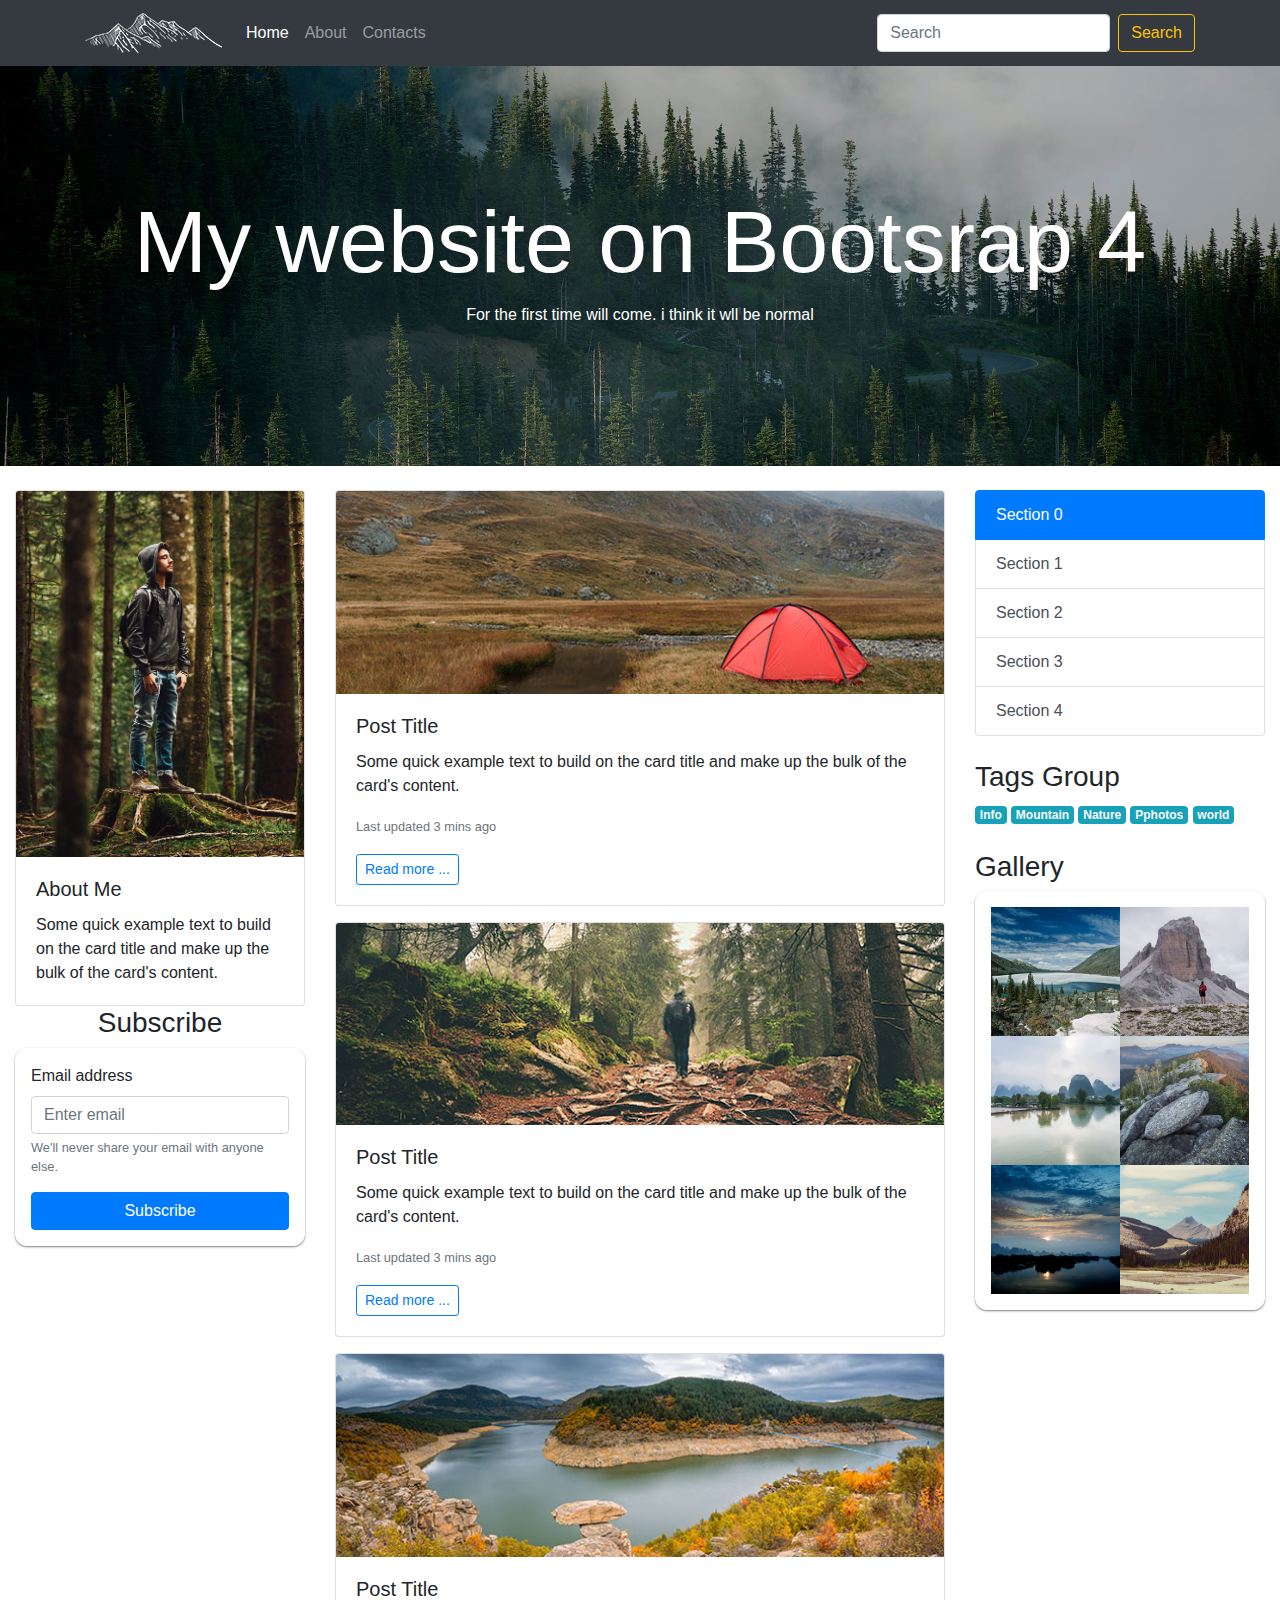
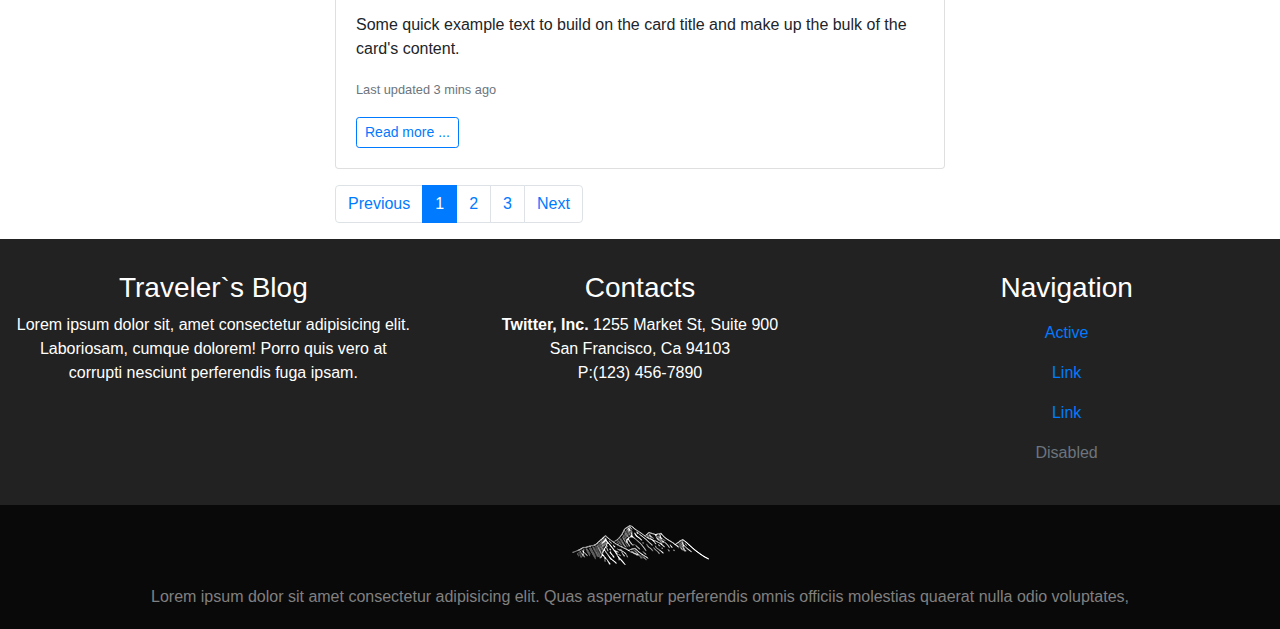
==== bootstrap_project_1/index.html @ 66362eab "my first bootstrap project" ====
<!DOCTYPE html>
<html lang="en">
<head>
  <meta charset="UTF-8">
  <meta name="viewport" content="width=device-width, initial-scale=1.0">
  <meta http-equiv="X-UA-Compatible" content="ie=edge">
  <title>Document</title>
  <link rel="stylesheet" href="https://stackpath.bootstrapcdn.com/bootstrap/4.3.1/css/bootstrap.min.css" integrity="sha384-ggOyR0iXCbMQv3Xipma34MD+dH/1fQ784/j6cY/iJTQUOhcWr7x9JvoRxT2MZw1T" crossorigin="anonymous">
  <link rel="stylesheet" href="style.css">
  <title>bootstrap 4</title>
</head>
<body>
  
    <nav class="navbar navbar-expand-md navbar-dark bg-dark sticky-top">
      <div class="container">
        <a class="navbar-brand" href="#">
          <img src="img/logo.png" alt="">
        </a>
        <button class="navbar-toggler" type="button" data-toggle="collapse" data-target="#navbarSupportedContent" aria-controls="navbarSupportedContent" aria-expanded="false" aria-label="Toggle navigation">
          <span class="navbar-toggler-icon"></span>
        </button>
      
        <div class="collapse navbar-collapse" id="navbarSupportedContent">
          <ul class="navbar-nav mr-auto">
            <li class="nav-item active">
              <a class="nav-link" href="#">Home<span class="sr-only">(current)</span></a>
            </li>
            <li class="nav-item">
              <a class="nav-link" href="#">About</a>
            </li>
            <li class="nav-item">
              <a class="nav-link" href="#">Contacts</a>
            </li>
          </ul>
          <form class="form-inline my-2 my-lg-0">
            <input class="form-control mr-sm-2" type="search" placeholder="Search" aria-label="Search">
            <button class="btn btn-outline-warning my-2 my-sm-0" type="submit">Search</button>
          </form>
        </div>
      </div>
    </nav>
      <header class="header d-flex flex-column justify-content-center">
        <div class="container">
            <h1 class="display-2">My website on Bootsrap 4</h1>
            <p class="under-jambotron">For the first time will come. i think it wll be normal</p>
        </div>
      </header>
      <div class="main mt-4">
          <div class="container-fluid">
            <div class="row">
              <div class="col-lg-3 order-3 order-lg-first mb-4">
                <div class="card">
                    <img class="card-img-top" src="img/author.jpg" alt="Card image cap">
                    <div class="card-body">
                      <h5 class="card-title">About Me</h5>
                      <p class="card-text">Some quick example text to build on the card title and make up the bulk of the card's content.</p>
                    </div>
                  </div>

                  <h3 class="text-center">Subscribe</h3>
                  <div class="block">
                      <form>
                          <div class="form-group">
                            <label for="exampleInputEmail1">Email address</label>
                            <input type="email" class="form-control" id="exampleInputEmail1" aria-describedby="emailHelp" placeholder="Enter email">
                            <small id="emailHelp" class="form-text text-muted">We'll never share your email with anyone else.</small>
                          </div>
                          <button type="submit" class="btn btn-primary btn-block">Subscribe</button>
                        </form>
                  </div>
              </div>

              

              <div class="col-lg-6 col-md-8">
                <div class="card">
                    <img class="card-img-top" src="img/photo-1.jpg" alt="Card image cap">
                    <div class="card-body">
                      <h5 class="card-title">Post Title</h5>
                      <p class="card-text">Some quick example text to build on the card title and make up the bulk of the card's content.</p>
                      <p class="card-text"><small class="text-muted">Last updated 3 mins ago</small></p>
                      <a href="#" class="btn btn-outline-primary btn-sm">Read more ...</a>
                    </div>
                  </div>
                  <div class="card mt-3">
                    <img class="card-img-top" src="img/photo-2.jpg" alt="Card image cap">
                    <div class="card-body">
                      <h5 class="card-title">Post Title</h5>
                      <p class="card-text">Some quick example text to build on the card title and make up the bulk of the card's content.</p>
                      <p class="card-text"><small class="text-muted">Last updated 3 mins ago</small></p>
                      <a href="#" class="btn btn-outline-primary btn-sm">Read more ...</a>
                    </div>
                  </div>
                  <div class="card mt-3">
                    <img class="card-img-top" src="img/photo-3.jpg" alt="Card image cap">
                    <div class="card-body">
                      <h5 class="card-title">Post Title</h5>
                      <p class="card-text">Some quick example text to build on the card title and make up the bulk of the card's content.</p>
                      <p class="card-text"><small class="text-muted">Last updated 3 mins ago</small></p>
                      <a href="#" class="btn btn-outline-primary btn-sm">Read more ...</a>
                    </div>
                  </div>
                  <nav aria-label="Page navigation example" class="mt-3">
                      <ul class="pagination">
                        <li class="page-item"><a class="page-link" href="#">Previous</a></li>
                        <li class="page-item active"><a class="page-link" href="#">1</a></li>
                        <li class="page-item"><a class="page-link" href="#">2</a></li>
                        <li class="page-item"><a class="page-link" href="#">3</a></li>
                        <li class="page-item"><a class="page-link" href="#">Next</a></li>
                      </ul>
                    </nav>
                
              </div>
              <div class="col-lg-3 col-md-4">
                <div class="list-group mb-4">
                  <a href="#" class="list-group-item list-group-item-action active">Section 0</a>
                  <a href="#" class="list-group-item list-group-item-action">Section 1</a>
                  <a href="#" class="list-group-item list-group-item-action">Section 2</a>
                  <a href="#" class="list-group-item list-group-item-action">Section 3</a>
                  <a href="#" class="list-group-item list-group-item-action">Section 4</a>
                </div>
                <h3>Tags Group</h3>
                <a class="badge badge-info text-light">Info</a>
                <a class="badge badge-info text-light">Mountain</a>
                <a class="badge badge-info text-light">Nature</a>
                <a class="badge badge-info text-light">Pphotos</a>
                <a class="badge badge-info text-light">world</a>

                <h3 class="mt-4">Gallery</h3>
                <div class="block">
                  <div class="row no-gutters">
                    <div class="col-6">
                      <img class="img-fluid" src="img/gallery-1.jpg" alt="">
                      <img class="img-fluid" src="img/gallery-2.jpg" alt="">
                      <img class="img-fluid" src="img/gallery-3.jpg" alt="">
                    </div>
                    <div class="col-6">
                        <img class="img-fluid" src="img/gallery-4.jpg" alt="">
                        <img class="img-fluid" src="img/gallery-5.jpg" alt="">
                        <img class="img-fluid" src="img/gallery-6.jpg" alt="">
                    </div>
                  </div>
                </div>
              </div>
            </div>  <!--row-->
          </div><!--container-->
      </div><!---->
  <footer class="footer">
    <div class="container-fluid ">
      <div class="row d-flex justify-content-between justify-content-md-around justify-content-sm-around">
        <div class=" col-12 col-sm-12 col-md-4 text-center">
          <h3>Traveler`s Blog</h3>
          <p>Lorem ipsum dolor sit, amet consectetur adipisicing elit. Laboriosam, 
            cumque dolorem! Porro quis vero at corrupti nesciunt perferendis fuga ipsam.</p>
        </div>
        <div class="col-12 col-md-4 col-sm-4 text-center">
          <h3>Contacts</h3>
          <address>
            <b>Twitter, Inc.</b>
            1255 Market St, Suite 900<br>
            San Francisco, Ca 94103<br>
            P:(123) 456-7890
          </address>
        </div>
        <div class="col-12 col-md-4 col-sm-4 text-center">
          <h3>Navigation</h3>
          <nav class="nav flex-column">
            <a class="nav-link active" href="#">Active</a>
            <a class="nav-link" href="#">Link</a>
            <a class="nav-link" href="#">Link</a>
            <a class="nav-link disabled" href="#">Disabled</a>
          </nav>
        </div>
      </div>
    </div>
  </footer>
  <div class="copyright text-center">
    <img src="img/logo.png" alt="">
    <p>
      Lorem ipsum dolor sit amet consectetur adipisicing elit.
      Quas aspernatur perferendis omnis officiis molestias 
      quaerat nulla odio voluptates, 
    </p>
  </div>
<script src="https://code.jquery.com/jquery-3.3.1.slim.min.js" integrity="sha384-q8i/X+965DzO0rT7abK41JStQIAqVgRVzpbzo5smXKp4YfRvH+8abtTE1Pi6jizo" crossorigin="anonymous"></script>
<script src="https://cdnjs.cloudflare.com/ajax/libs/popper.js/1.14.7/umd/popper.min.js" integrity="sha384-UO2eT0CpHqdSJQ6hJty5KVphtPhzWj9WO1clHTMGa3JDZwrnQq4sF86dIHNDz0W1" crossorigin="anonymous"></script>
<script src="https://stackpath.bootstrapcdn.com/bootstrap/4.3.1/js/bootstrap.min.js" integrity="sha384-JjSmVgyd0p3pXB1rRibZUAYoIIy6OrQ6VrjIEaFf/nJGzIxFDsf4x0xIM+B07jRM" crossorigin="anonymous"></script>
</body>
</html>
---- bootstrap_project_1/style.css ----
.html {
     padding: 0;
     margin: 0;
 }
 .body {
    color: #f8f8f8;
 }
 .header {
     height: 400px;
     background: url("img/bg.jpg") no-repeat center;
     background-size: cover;
     color: white;
    text-align: center;
 }

 .block {
     background-color: white;
     border-radius: 12px;
     box-shadow: 0 1px 2px rgba(0, 0, 0, 0.5);
     padding: 1rem;
     margin-bottom: 2rem;
 }

 .footer {
     padding: 2rem 0;
     background-color: #222222;
     color: white;
 }
 .copyright {
     background-color: #0a0909;
     padding: 20px;
     color: gray;
 }
 .copyright p {
     margin-top: 20px;
     margin-bottom: 0;
 }

 @media (max-width: 1199px) {
     .display-2 {
        font-size: 3.5rem; 
     }
 }
 @media (max-width: 991px) {
    .display-2 {
       font-size: 2.5rem; 
    }
}
@media (max-width: 415px) {
    .display-2 {
       font-size: 1.5rem; 
    }
    .under-jambotron {
        font-size: 0.85rem;
    }

}
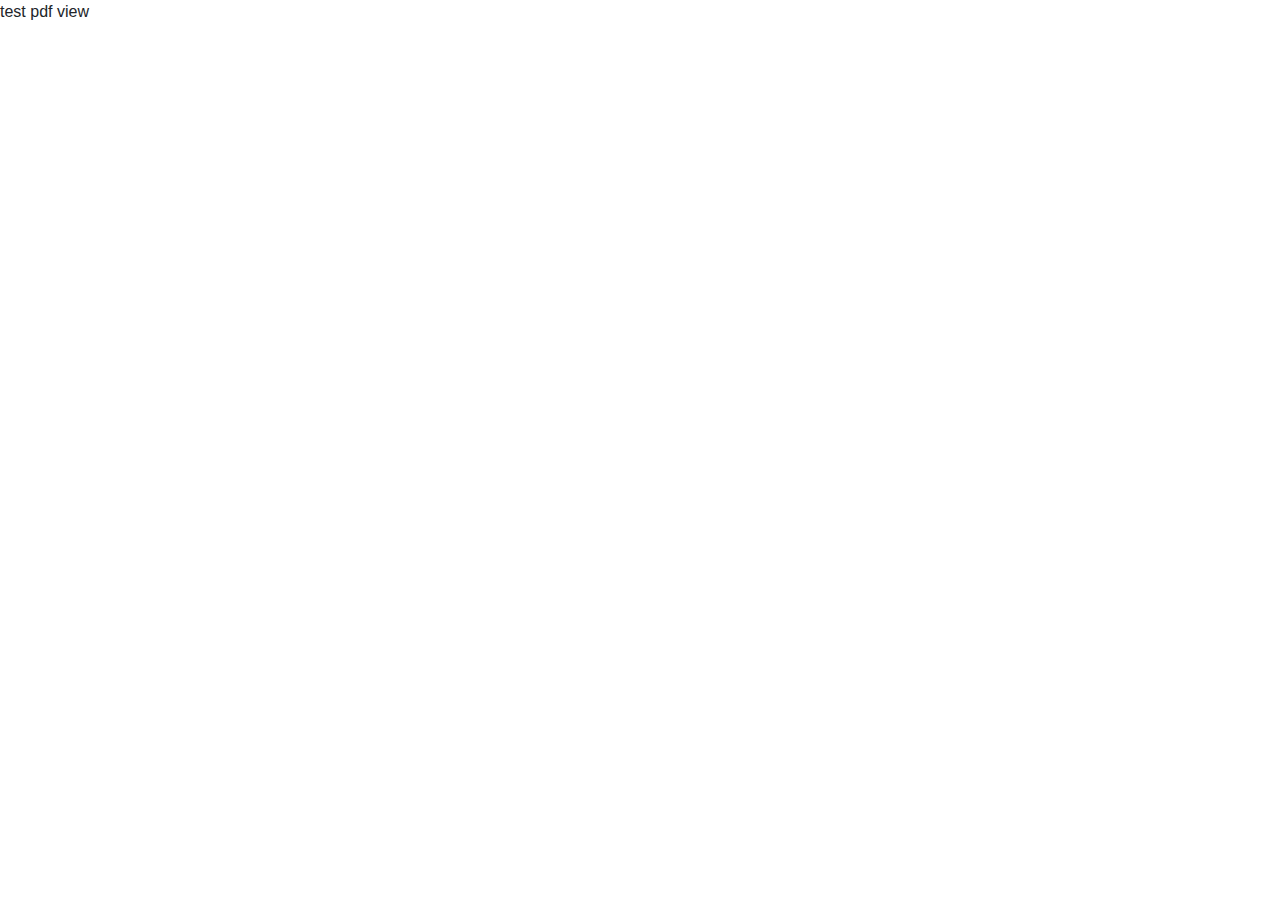
==== commit bda1e48a: "fixed" ====
--- a/bootstrap_project_1/index.html
+++ b/bootstrap_project_1/index.html
@@ -10,178 +10,180 @@
   <title>bootstrap 4</title>
 </head>
 <body>
+
+    <div>test pdf view</div>
   
-    <nav class="navbar navbar-expand-md navbar-dark bg-dark sticky-top">
-      <div class="container">
-        <a class="navbar-brand" href="#">
-          <img src="img/logo.png" alt="">
-        </a>
-        <button class="navbar-toggler" type="button" data-toggle="collapse" data-target="#navbarSupportedContent" aria-controls="navbarSupportedContent" aria-expanded="false" aria-label="Toggle navigation">
-          <span class="navbar-toggler-icon"></span>
-        </button>
-      
-        <div class="collapse navbar-collapse" id="navbarSupportedContent">
-          <ul class="navbar-nav mr-auto">
-            <li class="nav-item active">
-              <a class="nav-link" href="#">Home<span class="sr-only">(current)</span></a>
-            </li>
-            <li class="nav-item">
-              <a class="nav-link" href="#">About</a>
-            </li>
-            <li class="nav-item">
-              <a class="nav-link" href="#">Contacts</a>
-            </li>
-          </ul>
-          <form class="form-inline my-2 my-lg-0">
-            <input class="form-control mr-sm-2" type="search" placeholder="Search" aria-label="Search">
-            <button class="btn btn-outline-warning my-2 my-sm-0" type="submit">Search</button>
-          </form>
-        </div>
-      </div>
-    </nav>
-      <header class="header d-flex flex-column justify-content-center">
-        <div class="container">
-            <h1 class="display-2">My website on Bootsrap 4</h1>
-            <p class="under-jambotron">For the first time will come. i think it wll be normal</p>
-        </div>
-      </header>
-      <div class="main mt-4">
-          <div class="container-fluid">
-            <div class="row">
-              <div class="col-lg-3 order-3 order-lg-first mb-4">
-                <div class="card">
-                    <img class="card-img-top" src="img/author.jpg" alt="Card image cap">
-                    <div class="card-body">
-                      <h5 class="card-title">About Me</h5>
-                      <p class="card-text">Some quick example text to build on the card title and make up the bulk of the card's content.</p>
-                    </div>
-                  </div>
+<!--    <nav class="navbar navbar-expand-md navbar-dark bg-dark sticky-top">-->
+<!--      <div class="container">-->
+<!--        <a class="navbar-brand" href="#">-->
+<!--          <img src="img/logo.png" alt="">-->
+<!--        </a>-->
+<!--        <button class="navbar-toggler" type="button" data-toggle="collapse" data-target="#navbarSupportedContent" aria-controls="navbarSupportedContent" aria-expanded="false" aria-label="Toggle navigation">-->
+<!--          <span class="navbar-toggler-icon"></span>-->
+<!--        </button>-->
+<!--      -->
+<!--        <div class="collapse navbar-collapse" id="navbarSupportedContent">-->
+<!--          <ul class="navbar-nav mr-auto">-->
+<!--            <li class="nav-item active">-->
+<!--              <a class="nav-link" href="#">Home<span class="sr-only">(current)</span></a>-->
+<!--            </li>-->
+<!--            <li class="nav-item">-->
+<!--              <a class="nav-link" href="#">About</a>-->
+<!--            </li>-->
+<!--            <li class="nav-item">-->
+<!--              <a class="nav-link" href="#">Contacts</a>-->
+<!--            </li>-->
+<!--          </ul>-->
+<!--          <form class="form-inline my-2 my-lg-0">-->
+<!--            <input class="form-control mr-sm-2" type="search" placeholder="Search" aria-label="Search">-->
+<!--            <button class="btn btn-outline-warning my-2 my-sm-0" type="submit">Search</button>-->
+<!--          </form>-->
+<!--        </div>-->
+<!--      </div>-->
+<!--    </nav>-->
+<!--      <header class="header d-flex flex-column justify-content-center">-->
+<!--        <div class="container">-->
+<!--            <h1 class="display-2">My website on Bootsrap 4</h1>-->
+<!--            <p class="under-jambotron">For the first time will come. i think it wll be normal</p>-->
+<!--        </div>-->
+<!--      </header>-->
+<!--      <div class="main mt-4">-->
+<!--          <div class="container-fluid">-->
+<!--            <div class="row">-->
+<!--              <div class="col-lg-3 order-3 order-lg-first mb-4">-->
+<!--                <div class="card">-->
+<!--                    <img class="card-img-top" src="img/author.jpg" alt="Card image cap">-->
+<!--                    <div class="card-body">-->
+<!--                      <h5 class="card-title">About Me</h5>-->
+<!--                      <p class="card-text">Some quick example text to build on the card title and make up the bulk of the card's content.</p>-->
+<!--                    </div>-->
+<!--                  </div>-->
 
-                  <h3 class="text-center">Subscribe</h3>
-                  <div class="block">
-                      <form>
-                          <div class="form-group">
-                            <label for="exampleInputEmail1">Email address</label>
-                            <input type="email" class="form-control" id="exampleInputEmail1" aria-describedby="emailHelp" placeholder="Enter email">
-                            <small id="emailHelp" class="form-text text-muted">We'll never share your email with anyone else.</small>
-                          </div>
-                          <button type="submit" class="btn btn-primary btn-block">Subscribe</button>
-                        </form>
-                  </div>
-              </div>
+<!--                  <h3 class="text-center">Subscribe</h3>-->
+<!--                  <div class="block">-->
+<!--                      <form>-->
+<!--                          <div class="form-group">-->
+<!--                            <label for="exampleInputEmail1">Email address</label>-->
+<!--                            <input type="email" class="form-control" id="exampleInputEmail1" aria-describedby="emailHelp" placeholder="Enter email">-->
+<!--                            <small id="emailHelp" class="form-text text-muted">We'll never share your email with anyone else.</small>-->
+<!--                          </div>-->
+<!--                          <button type="submit" class="btn btn-primary btn-block">Subscribe</button>-->
+<!--                        </form>-->
+<!--                  </div>-->
+<!--              </div>-->
 
-              
+<!--              -->
 
-              <div class="col-lg-6 col-md-8">
-                <div class="card">
-                    <img class="card-img-top" src="img/photo-1.jpg" alt="Card image cap">
-                    <div class="card-body">
-                      <h5 class="card-title">Post Title</h5>
-                      <p class="card-text">Some quick example text to build on the card title and make up the bulk of the card's content.</p>
-                      <p class="card-text"><small class="text-muted">Last updated 3 mins ago</small></p>
-                      <a href="#" class="btn btn-outline-primary btn-sm">Read more ...</a>
-                    </div>
-                  </div>
-                  <div class="card mt-3">
-                    <img class="card-img-top" src="img/photo-2.jpg" alt="Card image cap">
-                    <div class="card-body">
-                      <h5 class="card-title">Post Title</h5>
-                      <p class="card-text">Some quick example text to build on the card title and make up the bulk of the card's content.</p>
-                      <p class="card-text"><small class="text-muted">Last updated 3 mins ago</small></p>
-                      <a href="#" class="btn btn-outline-primary btn-sm">Read more ...</a>
-                    </div>
-                  </div>
-                  <div class="card mt-3">
-                    <img class="card-img-top" src="img/photo-3.jpg" alt="Card image cap">
-                    <div class="card-body">
-                      <h5 class="card-title">Post Title</h5>
-                      <p class="card-text">Some quick example text to build on the card title and make up the bulk of the card's content.</p>
-                      <p class="card-text"><small class="text-muted">Last updated 3 mins ago</small></p>
-                      <a href="#" class="btn btn-outline-primary btn-sm">Read more ...</a>
-                    </div>
-                  </div>
-                  <nav aria-label="Page navigation example" class="mt-3">
-                      <ul class="pagination">
-                        <li class="page-item"><a class="page-link" href="#">Previous</a></li>
-                        <li class="page-item active"><a class="page-link" href="#">1</a></li>
-                        <li class="page-item"><a class="page-link" href="#">2</a></li>
-                        <li class="page-item"><a class="page-link" href="#">3</a></li>
-                        <li class="page-item"><a class="page-link" href="#">Next</a></li>
-                      </ul>
-                    </nav>
-                
-              </div>
-              <div class="col-lg-3 col-md-4">
-                <div class="list-group mb-4">
-                  <a href="#" class="list-group-item list-group-item-action active">Section 0</a>
-                  <a href="#" class="list-group-item list-group-item-action">Section 1</a>
-                  <a href="#" class="list-group-item list-group-item-action">Section 2</a>
-                  <a href="#" class="list-group-item list-group-item-action">Section 3</a>
-                  <a href="#" class="list-group-item list-group-item-action">Section 4</a>
-                </div>
-                <h3>Tags Group</h3>
-                <a class="badge badge-info text-light">Info</a>
-                <a class="badge badge-info text-light">Mountain</a>
-                <a class="badge badge-info text-light">Nature</a>
-                <a class="badge badge-info text-light">Pphotos</a>
-                <a class="badge badge-info text-light">world</a>
+<!--              <div class="col-lg-6 col-md-8">-->
+<!--                <div class="card">-->
+<!--                    <img class="card-img-top" src="img/photo-1.jpg" alt="Card image cap">-->
+<!--                    <div class="card-body">-->
+<!--                      <h5 class="card-title">Post Title</h5>-->
+<!--                      <p class="card-text">Some quick example text to build on the card title and make up the bulk of the card's content.</p>-->
+<!--                      <p class="card-text"><small class="text-muted">Last updated 3 mins ago</small></p>-->
+<!--                      <a href="#" class="btn btn-outline-primary btn-sm">Read more ...</a>-->
+<!--                    </div>-->
+<!--                  </div>-->
+<!--                  <div class="card mt-3">-->
+<!--                    <img class="card-img-top" src="img/photo-2.jpg" alt="Card image cap">-->
+<!--                    <div class="card-body">-->
+<!--                      <h5 class="card-title">Post Title</h5>-->
+<!--                      <p class="card-text">Some quick example text to build on the card title and make up the bulk of the card's content.</p>-->
+<!--                      <p class="card-text"><small class="text-muted">Last updated 3 mins ago</small></p>-->
+<!--                      <a href="#" class="btn btn-outline-primary btn-sm">Read more ...</a>-->
+<!--                    </div>-->
+<!--                  </div>-->
+<!--                  <div class="card mt-3">-->
+<!--                    <img class="card-img-top" src="img/photo-3.jpg" alt="Card image cap">-->
+<!--                    <div class="card-body">-->
+<!--                      <h5 class="card-title">Post Title</h5>-->
+<!--                      <p class="card-text">Some quick example text to build on the card title and make up the bulk of the card's content.</p>-->
+<!--                      <p class="card-text"><small class="text-muted">Last updated 3 mins ago</small></p>-->
+<!--                      <a href="#" class="btn btn-outline-primary btn-sm">Read more ...</a>-->
+<!--                    </div>-->
+<!--                  </div>-->
+<!--                  <nav aria-label="Page navigation example" class="mt-3">-->
+<!--                      <ul class="pagination">-->
+<!--                        <li class="page-item"><a class="page-link" href="#">Previous</a></li>-->
+<!--                        <li class="page-item active"><a class="page-link" href="#">1</a></li>-->
+<!--                        <li class="page-item"><a class="page-link" href="#">2</a></li>-->
+<!--                        <li class="page-item"><a class="page-link" href="#">3</a></li>-->
+<!--                        <li class="page-item"><a class="page-link" href="#">Next</a></li>-->
+<!--                      </ul>-->
+<!--                    </nav>-->
+<!--                -->
+<!--              </div>-->
+<!--              <div class="col-lg-3 col-md-4">-->
+<!--                <div class="list-group mb-4">-->
+<!--                  <a href="#" class="list-group-item list-group-item-action active">Section 0</a>-->
+<!--                  <a href="#" class="list-group-item list-group-item-action">Section 1</a>-->
+<!--                  <a href="#" class="list-group-item list-group-item-action">Section 2</a>-->
+<!--                  <a href="#" class="list-group-item list-group-item-action">Section 3</a>-->
+<!--                  <a href="#" class="list-group-item list-group-item-action">Section 4</a>-->
+<!--                </div>-->
+<!--                <h3>Tags Group</h3>-->
+<!--                <a class="badge badge-info text-light">Info</a>-->
+<!--                <a class="badge badge-info text-light">Mountain</a>-->
+<!--                <a class="badge badge-info text-light">Nature</a>-->
+<!--                <a class="badge badge-info text-light">Pphotos</a>-->
+<!--                <a class="badge badge-info text-light">world</a>-->
 
-                <h3 class="mt-4">Gallery</h3>
-                <div class="block">
-                  <div class="row no-gutters">
-                    <div class="col-6">
-                      <img class="img-fluid" src="img/gallery-1.jpg" alt="">
-                      <img class="img-fluid" src="img/gallery-2.jpg" alt="">
-                      <img class="img-fluid" src="img/gallery-3.jpg" alt="">
-                    </div>
-                    <div class="col-6">
-                        <img class="img-fluid" src="img/gallery-4.jpg" alt="">
-                        <img class="img-fluid" src="img/gallery-5.jpg" alt="">
-                        <img class="img-fluid" src="img/gallery-6.jpg" alt="">
-                    </div>
-                  </div>
-                </div>
-              </div>
-            </div>  <!--row-->
-          </div><!--container-->
-      </div><!---->
-  <footer class="footer">
-    <div class="container-fluid ">
-      <div class="row d-flex justify-content-between justify-content-md-around justify-content-sm-around">
-        <div class=" col-12 col-sm-12 col-md-4 text-center">
-          <h3>Traveler`s Blog</h3>
-          <p>Lorem ipsum dolor sit, amet consectetur adipisicing elit. Laboriosam, 
-            cumque dolorem! Porro quis vero at corrupti nesciunt perferendis fuga ipsam.</p>
-        </div>
-        <div class="col-12 col-md-4 col-sm-4 text-center">
-          <h3>Contacts</h3>
-          <address>
-            <b>Twitter, Inc.</b>
-            1255 Market St, Suite 900<br>
-            San Francisco, Ca 94103<br>
-            P:(123) 456-7890
-          </address>
-        </div>
-        <div class="col-12 col-md-4 col-sm-4 text-center">
-          <h3>Navigation</h3>
-          <nav class="nav flex-column">
-            <a class="nav-link active" href="#">Active</a>
-            <a class="nav-link" href="#">Link</a>
-            <a class="nav-link" href="#">Link</a>
-            <a class="nav-link disabled" href="#">Disabled</a>
-          </nav>
-        </div>
-      </div>
-    </div>
-  </footer>
-  <div class="copyright text-center">
-    <img src="img/logo.png" alt="">
-    <p>
-      Lorem ipsum dolor sit amet consectetur adipisicing elit.
-      Quas aspernatur perferendis omnis officiis molestias 
-      quaerat nulla odio voluptates, 
-    </p>
-  </div>
+<!--                <h3 class="mt-4">Gallery</h3>-->
+<!--                <div class="block">-->
+<!--                  <div class="row no-gutters">-->
+<!--                    <div class="col-6">-->
+<!--                      <img class="img-fluid" src="img/gallery-1.jpg" alt="">-->
+<!--                      <img class="img-fluid" src="img/gallery-2.jpg" alt="">-->
+<!--                      <img class="img-fluid" src="img/gallery-3.jpg" alt="">-->
+<!--                    </div>-->
+<!--                    <div class="col-6">-->
+<!--                        <img class="img-fluid" src="img/gallery-4.jpg" alt="">-->
+<!--                        <img class="img-fluid" src="img/gallery-5.jpg" alt="">-->
+<!--                        <img class="img-fluid" src="img/gallery-6.jpg" alt="">-->
+<!--                    </div>-->
+<!--                  </div>-->
+<!--                </div>-->
+<!--              </div>-->
+<!--            </div>  &lt;!&ndash;row&ndash;&gt;-->
+<!--          </div>&lt;!&ndash;container&ndash;&gt;-->
+<!--      </div>&lt;!&ndash;&ndash;&gt;-->
+<!--  <footer class="footer">-->
+<!--    <div class="container-fluid ">-->
+<!--      <div class="row d-flex justify-content-between justify-content-md-around justify-content-sm-around">-->
+<!--        <div class=" col-12 col-sm-12 col-md-4 text-center">-->
+<!--          <h3>Traveler`s Blog</h3>-->
+<!--          <p>Lorem ipsum dolor sit, amet consectetur adipisicing elit. Laboriosam, -->
+<!--            cumque dolorem! Porro quis vero at corrupti nesciunt perferendis fuga ipsam.</p>-->
+<!--        </div>-->
+<!--        <div class="col-12 col-md-4 col-sm-4 text-center">-->
+<!--          <h3>Contacts</h3>-->
+<!--          <address>-->
+<!--            <b>Twitter, Inc.</b>-->
+<!--            1255 Market St, Suite 900<br>-->
+<!--            San Francisco, Ca 94103<br>-->
+<!--            P:(123) 456-7890-->
+<!--          </address>-->
+<!--        </div>-->
+<!--        <div class="col-12 col-md-4 col-sm-4 text-center">-->
+<!--          <h3>Navigation</h3>-->
+<!--          <nav class="nav flex-column">-->
+<!--            <a class="nav-link active" href="#">Active</a>-->
+<!--            <a class="nav-link" href="#">Link</a>-->
+<!--            <a class="nav-link" href="#">Link</a>-->
+<!--            <a class="nav-link disabled" href="#">Disabled</a>-->
+<!--          </nav>-->
+<!--        </div>-->
+<!--      </div>-->
+<!--    </div>-->
+<!--  </footer>-->
+<!--  <div class="copyright text-center">-->
+<!--    <img src="img/logo.png" alt="">-->
+<!--    <p>-->
+<!--      Lorem ipsum dolor sit amet consectetur adipisicing elit.-->
+<!--      Quas aspernatur perferendis omnis officiis molestias -->
+<!--      quaerat nulla odio voluptates, -->
+<!--    </p>-->
+<!--  </div>-->
 <script src="https://code.jquery.com/jquery-3.3.1.slim.min.js" integrity="sha384-q8i/X+965DzO0rT7abK41JStQIAqVgRVzpbzo5smXKp4YfRvH+8abtTE1Pi6jizo" crossorigin="anonymous"></script>
 <script src="https://cdnjs.cloudflare.com/ajax/libs/popper.js/1.14.7/umd/popper.min.js" integrity="sha384-UO2eT0CpHqdSJQ6hJty5KVphtPhzWj9WO1clHTMGa3JDZwrnQq4sF86dIHNDz0W1" crossorigin="anonymous"></script>
 <script src="https://stackpath.bootstrapcdn.com/bootstrap/4.3.1/js/bootstrap.min.js" integrity="sha384-JjSmVgyd0p3pXB1rRibZUAYoIIy6OrQ6VrjIEaFf/nJGzIxFDsf4x0xIM+B07jRM" crossorigin="anonymous"></script>
